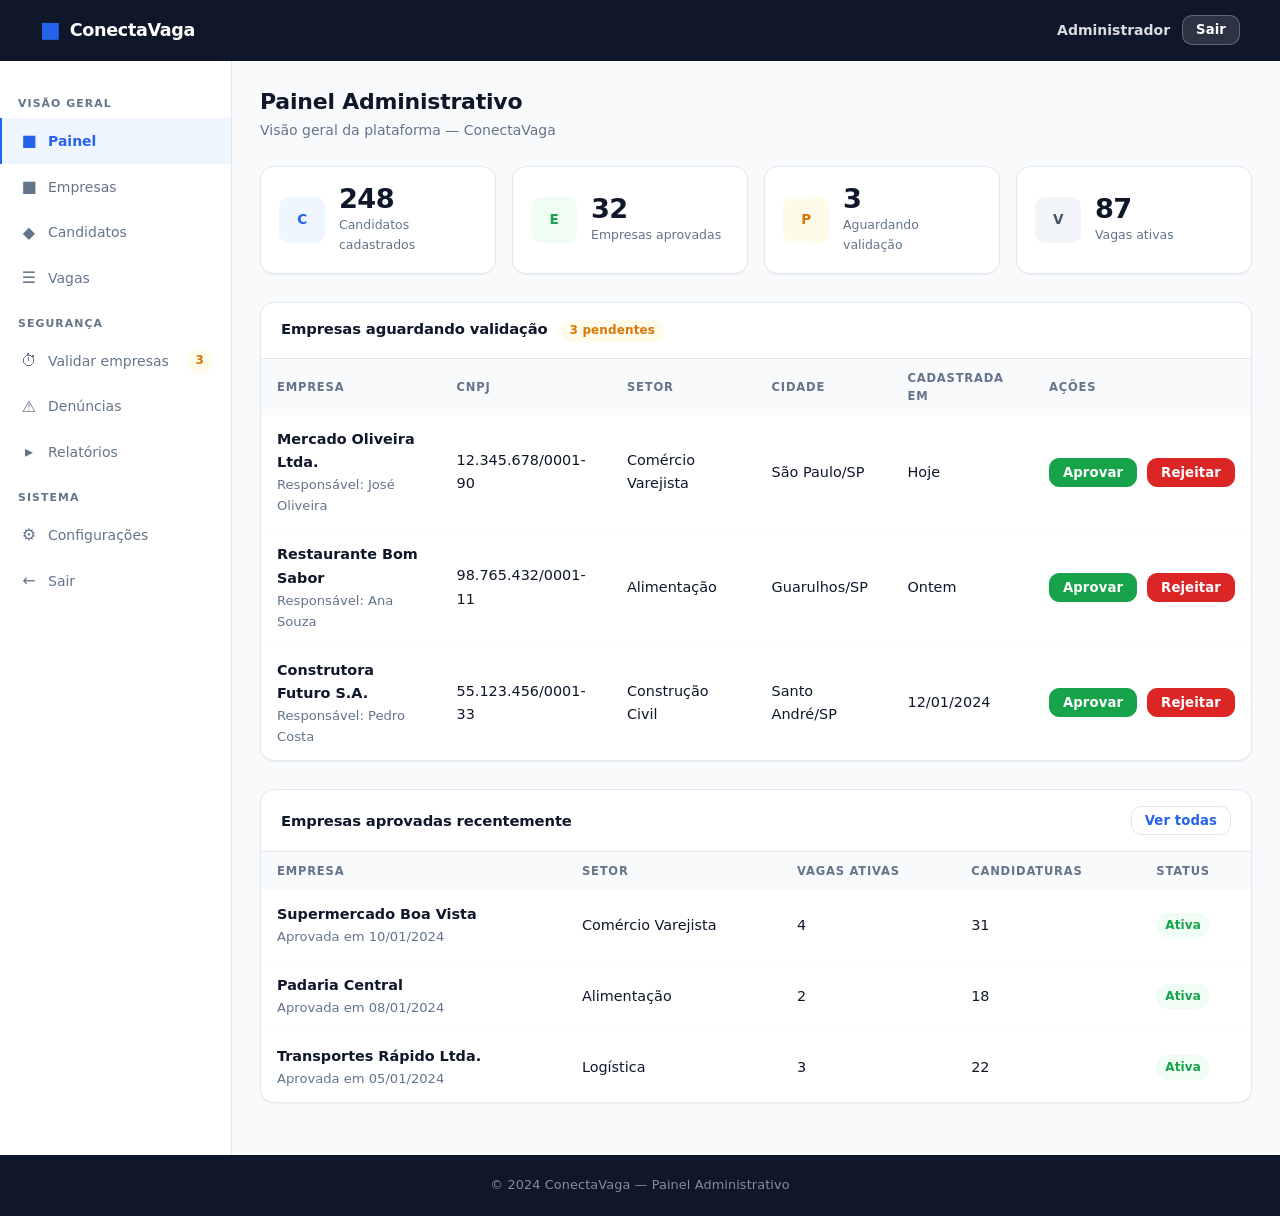
==== admin/dashboard.html @ db54eb2a "Primeiro protótipo IHC" ====
<!DOCTYPE html>
<html lang="pt-BR">
<head>
  <meta charset="UTF-8">
  <meta name="viewport" content="width=device-width, initial-scale=1.0">
  <title>Painel Administrativo | ConectaVaga</title>
  <link rel="stylesheet" href="../css/style.css">
</head>
<body style="min-height:100vh;display:flex;flex-direction:column;">

  <header class="header" style="background:var(--dark-2);">
    <div class="header-inner">
      <a href="../index.html" class="logo">
        <span class="logo-icon">&#9632;</span>
        <span class="logo-text">ConectaVaga</span>
      </a>
      <div class="header-user-info">
        <span class="header-user-name">Administrador</span>
        <a href="../index.html" class="btn btn-ghost btn-sm">Sair</a>
      </div>
    </div>
  </header>

  <div class="dash-layout" style="flex:1;">

    <aside class="dash-sidebar">
      <p class="sidebar-section-label">Visão geral</p>
      <ul class="sidebar-nav">
        <li>
          <a href="dashboard.html" class="active">
            <span class="nav-icon">&#9632;</span> Painel
          </a>
        </li>
        <li>
          <a href="#">
            <span class="nav-icon">&#9632;</span> Empresas
          </a>
        </li>
        <li>
          <a href="#">
            <span class="nav-icon">&#9670;</span> Candidatos
          </a>
        </li>
        <li>
          <a href="#">
            <span class="nav-icon">&#9776;</span> Vagas
          </a>
        </li>
      </ul>
      <p class="sidebar-section-label">Segurança</p>
      <ul class="sidebar-nav">
        <li>
          <a href="#">
            <span class="nav-icon">&#9201;</span> Validar empresas
            <span class="badge badge-warning" style="margin-left:auto">3</span>
          </a>
        </li>
        <li>
          <a href="#">
            <span class="nav-icon">&#9888;</span> Denúncias
          </a>
        </li>
        <li>
          <a href="#">
            <span class="nav-icon">&#9656;</span> Relatórios
          </a>
        </li>
      </ul>
      <p class="sidebar-section-label">Sistema</p>
      <ul class="sidebar-nav">
        <li>
          <a href="#">
            <span class="nav-icon">&#9881;</span> Configurações
          </a>
        </li>
        <li>
          <a href="../index.html">
            <span class="nav-icon">&#8592;</span> Sair
          </a>
        </li>
      </ul>
    </aside>

    <main class="dash-content">

      <h1 class="dash-title">Painel Administrativo</h1>
      <p class="dash-subtitle">Visão geral da plataforma — ConectaVaga</p>

      <div class="stats-grid">
        <div class="stat-card">
          <div class="stat-icon-box blue">C</div>
          <div>
            <div class="stat-value">248</div>
            <div class="stat-label">Candidatos cadastrados</div>
          </div>
        </div>
        <div class="stat-card">
          <div class="stat-icon-box green">E</div>
          <div>
            <div class="stat-value">32</div>
            <div class="stat-label">Empresas aprovadas</div>
          </div>
        </div>
        <div class="stat-card">
          <div class="stat-icon-box orange">P</div>
          <div>
            <div class="stat-value">3</div>
            <div class="stat-label">Aguardando validação</div>
          </div>
        </div>
        <div class="stat-card">
          <div class="stat-icon-box dark">V</div>
          <div>
            <div class="stat-value">87</div>
            <div class="stat-label">Vagas ativas</div>
          </div>
        </div>
      </div>

      <div class="table-card mb-4">
        <div class="table-card-header">
          <h2 class="table-card-title">
            Empresas aguardando validação
            <span class="badge badge-warning" style="margin-left:8px">3 pendentes</span>
          </h2>
        </div>
        <table>
          <thead>
            <tr>
              <th>Empresa</th>
              <th>CNPJ</th>
              <th>Setor</th>
              <th>Cidade</th>
              <th>Cadastrada em</th>
              <th>Ações</th>
            </tr>
          </thead>
          <tbody>
            <tr>
              <td>
                <div class="fw-bold">Mercado Oliveira Ltda.</div>
                <div class="text-muted" style="font-size:0.82rem">Responsável: José Oliveira</div>
              </td>
              <td>12.345.678/0001-90</td>
              <td>Comércio Varejista</td>
              <td>São Paulo/SP</td>
              <td>Hoje</td>
              <td>
                <div class="d-flex gap-2">
                  <button class="btn btn-sm btn-success" onclick="aprovar(this, 'Mercado Oliveira Ltda.')">
                    Aprovar
                  </button>
                  <button class="btn btn-sm btn-danger" onclick="rejeitar(this)">
                    Rejeitar
                  </button>
                </div>
              </td>
            </tr>
            <tr>
              <td>
                <div class="fw-bold">Restaurante Bom Sabor</div>
                <div class="text-muted" style="font-size:0.82rem">Responsável: Ana Souza</div>
              </td>
              <td>98.765.432/0001-11</td>
              <td>Alimentação</td>
              <td>Guarulhos/SP</td>
              <td>Ontem</td>
              <td>
                <div class="d-flex gap-2">
                  <button class="btn btn-sm btn-success" onclick="aprovar(this, 'Restaurante Bom Sabor')">
                    Aprovar
                  </button>
                  <button class="btn btn-sm btn-danger" onclick="rejeitar(this)">
                    Rejeitar
                  </button>
                </div>
              </td>
            </tr>
            <tr>
              <td>
                <div class="fw-bold">Construtora Futuro S.A.</div>
                <div class="text-muted" style="font-size:0.82rem">Responsável: Pedro Costa</div>
              </td>
              <td>55.123.456/0001-33</td>
              <td>Construção Civil</td>
              <td>Santo André/SP</td>
              <td>12/01/2024</td>
              <td>
                <div class="d-flex gap-2">
                  <button class="btn btn-sm btn-success" onclick="aprovar(this, 'Construtora Futuro S.A.')">
                    Aprovar
                  </button>
                  <button class="btn btn-sm btn-danger" onclick="rejeitar(this)">
                    Rejeitar
                  </button>
                </div>
              </td>
            </tr>
          </tbody>
        </table>
      </div>

      <div class="table-card">
        <div class="table-card-header">
          <h2 class="table-card-title">Empresas aprovadas recentemente</h2>
          <a href="#" class="btn btn-outline btn-sm">Ver todas</a>
        </div>
        <table>
          <thead>
            <tr>
              <th>Empresa</th>
              <th>Setor</th>
              <th>Vagas ativas</th>
              <th>Candidaturas</th>
              <th>Status</th>
            </tr>
          </thead>
          <tbody>
            <tr>
              <td>
                <div class="fw-bold">Supermercado Boa Vista</div>
                <div class="text-muted" style="font-size:0.82rem">Aprovada em 10/01/2024</div>
              </td>
              <td>Comércio Varejista</td>
              <td>4</td>
              <td>31</td>
              <td><span class="badge badge-success">Ativa</span></td>
            </tr>
            <tr>
              <td>
                <div class="fw-bold">Padaria Central</div>
                <div class="text-muted" style="font-size:0.82rem">Aprovada em 08/01/2024</div>
              </td>
              <td>Alimentação</td>
              <td>2</td>
              <td>18</td>
              <td><span class="badge badge-success">Ativa</span></td>
            </tr>
            <tr>
              <td>
                <div class="fw-bold">Transportes Rápido Ltda.</div>
                <div class="text-muted" style="font-size:0.82rem">Aprovada em 05/01/2024</div>
              </td>
              <td>Logística</td>
              <td>3</td>
              <td>22</td>
              <td><span class="badge badge-success">Ativa</span></td>
            </tr>
          </tbody>
        </table>
      </div>

    </main>
  </div>

  <footer class="footer">
    <p>© 2024 ConectaVaga — Painel Administrativo</p>
  </footer>

  <script>
    function aprovar(btn, nomeEmpresa) {
      const row = btn.closest('tr');
      const cellAcoes = row.querySelector('td:last-child');
      cellAcoes.innerHTML = '<span class="badge badge-success">Aprovada</span>';
      row.style.opacity = '0.6';

      const nomeCell = row.querySelector('.fw-bold');
      if (nomeCell) nomeCell.style.textDecoration = 'line-through';

      alert('Empresa "' + nomeEmpresa + '" aprovada com sucesso!\nO responsável será notificado por e-mail.');
    }

    function rejeitar(btn) {
      const motivo = prompt('Motivo da rejeição (será enviado ao responsável da empresa):');
      if (motivo === null) return;

      const row = btn.closest('tr');
      const cellAcoes = row.querySelector('td:last-child');
      cellAcoes.innerHTML = '<span class="badge badge-danger">Rejeitada</span>';
      row.style.opacity = '0.6';
    }
  </script>

</body>
</html>
---- css/style.css ----
/* ============================================================
   ConectaVaga — Design System
   ============================================================ */

:root {
  /* Paleta principal */
  --blue:        #2563EB;
  --blue-dark:   #1D4ED8;
  --blue-mid:    #3B82F6;
  --blue-light:  #EFF6FF;
  --green:       #16A34A;
  --green-dark:  #15803D;
  --dark:        #475569;
  --dark-2:      #0F172A;
  --danger:      #DC2626;
  --danger-bg:   #FEF2F2;
  --success:     #16A34A;
  --success-bg:  #F0FDF4;
  --warning:     #D97706;
  --warning-bg:  #FFFBEB;

  /* Neutros */
  --bg:          #F8FAFC;
  --white:       #FFFFFF;
  --text:        #0F172A;
  --text-muted:  #64748B;
  --border:      #E2E8F0;
  --border-focus:#93C5FD;

  /* Tipografia */
  --font: system-ui, -apple-system, 'Segoe UI', Roboto, Arial, sans-serif;

  /* Raios */
  --r-sm:  6px;
  --r:    10px;
  --r-lg: 14px;
  --r-xl: 18px;

  /* Sombras */
  --s-xs: 0 1px 2px rgba(0,0,0,0.05);
  --s-sm: 0 1px 3px rgba(0,0,0,0.08), 0 1px 2px rgba(0,0,0,0.05);
  --s:    0 4px 6px -1px rgba(0,0,0,0.07), 0 2px 4px -1px rgba(0,0,0,0.04);
  --s-md: 0 10px 15px -3px rgba(0,0,0,0.08), 0 4px 6px -2px rgba(0,0,0,0.04);

  --transition: 150ms ease;
}

/* ---------- Reset ---------- */
*, *::before, *::after { box-sizing: border-box; margin: 0; padding: 0; }
html { scroll-behavior: smooth; }
body {
  font-family: var(--font);
  font-size: 17px;
  color: var(--text);
  background: var(--bg);
  line-height: 1.6;
  -webkit-font-smoothing: antialiased;
}
a { color: var(--blue); text-decoration: none; }
a:hover { text-decoration: underline; }
img { max-width: 100%; display: block; }
button { font-family: var(--font); }

/* ---------- Tipografia ---------- */
h1 { font-size: 1.875rem; font-weight: 800; line-height: 1.2; letter-spacing: -0.02em; }
h2 { font-size: 1.375rem; font-weight: 700; line-height: 1.3; letter-spacing: -0.01em; }
h3 { font-size: 1.1rem;   font-weight: 700; }
h4 { font-size: 0.975rem; font-weight: 600; }

/* ---------- Header ---------- */
.header {
  background: var(--blue);
  padding: 0 24px;
  position: sticky;
  top: 0;
  z-index: 100;
  border-bottom: 1px solid rgba(0,0,0,0.12);
}
.header-inner {
  max-width: 1200px;
  margin: 0 auto;
  height: 60px;
  display: flex;
  align-items: center;
  justify-content: space-between;
}
.logo { display: flex; align-items: center; gap: 9px; text-decoration: none; }
.logo-icon  { font-size: 22px; }
.logo-text  {
  font-size: 1.1rem;
  font-weight: 800;
  color: #fff;
  letter-spacing: -0.02em;
}
.logo:hover { text-decoration: none; }

.back-btn {
  display: flex;
  align-items: center;
  gap: 5px;
  color: rgba(255,255,255,0.85);
  font-size: 0.9rem;
  font-weight: 500;
  text-decoration: none;
}
.back-btn:hover { color: #fff; text-decoration: none; }

.header-user-info {
  display: flex;
  align-items: center;
  gap: 12px;
  color: rgba(255,255,255,0.85);
  font-size: 0.875rem;
}
.header-user-name { font-weight: 600; }

/* ---------- Footer ---------- */
.footer {
  background: var(--dark-2);
  color: rgba(255,255,255,0.5);
  text-align: center;
  padding: 20px 24px;
  font-size: 0.8rem;
  letter-spacing: 0.01em;
}

/* ---------- Botões ---------- */
.btn {
  display: inline-flex;
  align-items: center;
  justify-content: center;
  gap: 7px;
  padding: 11px 22px;
  font-size: 0.95rem;
  font-weight: 600;
  border: 1.5px solid transparent;
  border-radius: var(--r);
  cursor: pointer;
  transition: background var(--transition), border-color var(--transition),
              box-shadow var(--transition), color var(--transition);
  text-decoration: none;
  line-height: 1;
  white-space: nowrap;
  letter-spacing: 0.01em;
}
.btn:hover  { text-decoration: none; }
.btn:focus-visible {
  outline: 2px solid var(--border-focus);
  outline-offset: 2px;
}

.btn-primary  { background: var(--blue);  color: #fff; border-color: var(--blue);  }
.btn-primary:hover  { background: var(--blue-dark); border-color: var(--blue-dark); }

.btn-secondary { background: var(--green); color: #fff; border-color: var(--green); }
.btn-secondary:hover { background: var(--green-dark); border-color: var(--green-dark); }

.btn-dark  { background: var(--dark);   color: #fff; border-color: var(--dark);   }
.btn-dark:hover  { background: #374151; border-color: #374151; }

.btn-danger { background: var(--danger); color: #fff; border-color: var(--danger); }
.btn-danger:hover { background: #B91C1C; border-color: #B91C1C; }

.btn-success { background: var(--success); color: #fff; border-color: var(--success); }
.btn-success:hover { background: var(--green-dark); border-color: var(--green-dark); }

.btn-outline {
  background: transparent;
  color: var(--blue);
  border-color: var(--border);
}
.btn-outline:hover {
  border-color: var(--blue);
  background: var(--blue-light);
}

.btn-outline-green {
  background: transparent;
  color: var(--green);
  border-color: var(--border);
}
.btn-outline-green:hover {
  border-color: var(--green);
  background: var(--success-bg);
}

.btn-ghost {
  background: rgba(255,255,255,0.12);
  color: #fff;
  border-color: rgba(255,255,255,0.25);
}
.btn-ghost:hover { background: rgba(255,255,255,0.2); }

.btn-lg   { padding: 14px 28px; font-size: 1rem; }
.btn-sm   { padding: 7px 13px;  font-size: 0.825rem; }
.btn-full { width: 100%; }
.btn:disabled { opacity: 0.45; cursor: not-allowed; pointer-events: none; }

/* ---------- Formulários ---------- */
.form-group { margin-bottom: 18px; }

.form-label {
  display: block;
  font-size: 0.875rem;
  font-weight: 600;
  color: var(--text);
  margin-bottom: 6px;
  letter-spacing: 0.01em;
}
.form-required { color: var(--danger); margin-left: 2px; }

.form-control {
  width: 100%;
  padding: 11px 14px;
  font-size: 0.975rem;
  font-family: var(--font);
  color: var(--text);
  background: #fff;
  border: 1.5px solid var(--border);
  border-radius: var(--r);
  transition: border-color var(--transition), box-shadow var(--transition);
  appearance: none;
}
.form-control:focus {
  outline: none;
  border-color: var(--blue);
  box-shadow: 0 0 0 3px rgba(37,99,235,0.12);
}
.form-control::placeholder { color: #94A3B8; }

select.form-control {
  background-image: url("data:image/svg+xml,%3Csvg xmlns='http://www.w3.org/2000/svg' width='14' height='14' viewBox='0 0 24 24' fill='none' stroke='%2394A3B8' stroke-width='2.5'%3E%3Cpolyline points='6 9 12 15 18 9'%3E%3C/polyline%3E%3C/svg%3E");
  background-repeat: no-repeat;
  background-position: right 12px center;
  padding-right: 40px;
  cursor: pointer;
}

textarea.form-control { resize: vertical; min-height: 96px; }

.form-hint  { font-size: 0.8rem; color: var(--text-muted); margin-top: 5px; line-height: 1.4; }

.form-row   { display: grid; gap: 14px; grid-template-columns: 1fr 1fr; }
.form-row-3 { display: grid; gap: 14px; grid-template-columns: 1fr 1fr 1fr; }

.form-divider { border: none; border-top: 1px solid var(--border); margin: 22px 0; }

.form-section-title {
  font-size: 0.8rem;
  font-weight: 700;
  color: var(--text-muted);
  text-transform: uppercase;
  letter-spacing: 0.07em;
  border-bottom: 1px solid var(--border);
  padding-bottom: 8px;
  margin-bottom: 16px;
}

.checkbox-group { display: flex; align-items: flex-start; gap: 10px; }
.checkbox-group input[type="checkbox"] {
  width: 18px;
  height: 18px;
  margin-top: 2px;
  flex-shrink: 0;
  accent-color: var(--blue);
  cursor: pointer;
}
.checkbox-group label { font-size: 0.925rem; cursor: pointer; }

/* ---------- Cards ---------- */
.card {
  background: #fff;
  border-radius: var(--r-lg);
  border: 1px solid var(--border);
  box-shadow: var(--s-xs);
  padding: 24px;
}
.card-sm { padding: 18px; }
.card-header {
  margin-bottom: 18px;
  padding-bottom: 14px;
  border-bottom: 1px solid var(--border);
  display: flex;
  align-items: center;
  justify-content: space-between;
}
.card-title { font-size: 0.975rem; font-weight: 700; }

/* ---------- Alertas ---------- */
.alert {
  padding: 13px 16px;
  border-radius: var(--r);
  font-size: 0.9rem;
  display: flex;
  align-items: flex-start;
  gap: 10px;
  border: 1px solid transparent;
  line-height: 1.5;
}
.alert-icon { font-size: 1rem; flex-shrink: 0; margin-top: 1px; }

.alert-info    { background: var(--blue-light); border-color: #BFDBFE; color: #1E40AF; }
.alert-success { background: var(--success-bg); border-color: #BBF7D0; color: #15803D; }
.alert-warning { background: var(--warning-bg); border-color: #FDE68A; color: #92400E; }
.alert-danger  { background: var(--danger-bg);  border-color: #FECACA; color: #991B1B; }

/* ---------- Barra de progresso ---------- */
.progress-bar {
  display: flex;
  align-items: flex-start;
  justify-content: center;
  margin-bottom: 28px;
  overflow-x: auto;
  padding-bottom: 2px;
}
.step-wrap { display: flex; flex-direction: column; align-items: center; min-width: 68px; }
.step-dot {
  width: 30px;
  height: 30px;
  border-radius: 50%;
  background: var(--border);
  color: var(--text-muted);
  font-size: 0.8rem;
  font-weight: 700;
  display: flex;
  align-items: center;
  justify-content: center;
  flex-shrink: 0;
  transition: var(--transition);
}
.step-dot.done   { background: var(--success); color: #fff; }
.step-dot.active { background: var(--blue);    color: #fff; }
.step-name {
  font-size: 0.7rem;
  color: var(--text-muted);
  margin-top: 5px;
  text-align: center;
  font-weight: 500;
  line-height: 1.2;
}
.step-name.active { color: var(--blue);   font-weight: 700; }
.step-name.done   { color: var(--success); }
.step-line {
  flex: 1;
  height: 1.5px;
  background: var(--border);
  margin-top: 15px;
  min-width: 28px;
  max-width: 60px;
}
.step-line.done { background: var(--success); }

/* ---------- Auth ---------- */
.auth-body { min-height: 100vh; display: flex; flex-direction: column; }
.auth-main {
  flex: 1;
  display: flex;
  align-items: flex-start;
  justify-content: center;
  padding: 40px 20px 60px;
}
.auth-box  { width: 100%; max-width: 480px; }
.auth-eyebrow {
  font-size: 0.75rem;
  font-weight: 700;
  color: var(--text-muted);
  text-transform: uppercase;
  letter-spacing: 0.08em;
  margin-bottom: 6px;
}
.auth-title    { font-size: 1.5rem; font-weight: 800; margin-bottom: 4px; }
.auth-subtitle { color: var(--text-muted); font-size: 0.9rem; margin-bottom: 22px; }
.auth-switch   { text-align: center; margin-top: 18px; color: var(--text-muted); font-size: 0.9rem; }
.auth-switch a { font-weight: 700; }

/* ---------- Landing page ---------- */
.landing-body { min-height: 100vh; display: flex; flex-direction: column; }

/* Símbolo de card (letra no lugar de emoji) */
.card-symbol {
  width: 52px;
  height: 52px;
  border-radius: 14px;
  display: flex;
  align-items: center;
  justify-content: center;
  font-size: 1.25rem;
  font-weight: 800;
  margin-bottom: 16px;
  letter-spacing: -0.02em;
}
.card-symbol.cs-blue   { background: #DBEAFE; color: var(--blue); }
.card-symbol.cs-green  { background: #DCFCE7; color: var(--green); }
.card-symbol.cs-dark   { background: #F1F5F9; color: var(--dark); }

.landing-hero {
  background: linear-gradient(135deg, var(--blue) 0%, var(--blue-mid) 100%);
  color: #fff;
  text-align: center;
  padding: 64px 24px 56px;
}
.landing-hero h1 { font-size: 2.25rem; margin-bottom: 12px; }
.landing-hero p  { font-size: 1.05rem; opacity: 0.88; max-width: 520px; margin: 0 auto 28px; }

.hero-badges { display: flex; justify-content: center; gap: 10px; flex-wrap: wrap; }
.hero-badge {
  background: rgba(255,255,255,0.14);
  border: 1px solid rgba(255,255,255,0.28);
  color: #fff;
  padding: 5px 14px;
  border-radius: 20px;
  font-size: 0.8rem;
  font-weight: 600;
}

.landing-cards-section { padding: 52px 24px; flex: 1; }
.section-label {
  text-align: center;
  font-size: 0.75rem;
  font-weight: 700;
  letter-spacing: 0.1em;
  text-transform: uppercase;
  color: var(--blue);
  margin-bottom: 8px;
}
.section-title { text-align: center; font-size: 1.5rem; font-weight: 800; margin-bottom: 36px; }

.landing-cards {
  display: grid;
  grid-template-columns: repeat(auto-fit, minmax(280px, 1fr));
  gap: 22px;
  max-width: 1060px;
  margin: 0 auto;
}

.access-card {
  background: #fff;
  border-radius: var(--r-xl);
  border: 1px solid var(--border);
  box-shadow: var(--s-sm);
  padding: 32px 24px 28px;
  display: flex;
  flex-direction: column;
  align-items: flex-start;
  border-top: 4px solid var(--blue);
  transition: box-shadow 0.2s, transform 0.2s;
}
.access-card:hover { box-shadow: var(--s-md); transform: translateY(-2px); }
.access-card.empresa { border-top-color: var(--green); }
.access-card.admin   { border-top-color: var(--dark); }

.access-card h3 { font-size: 1.2rem; font-weight: 800; margin-bottom: 8px; }
.access-card p  {
  color: var(--text-muted);
  font-size: 0.9rem;
  line-height: 1.55;
  margin-bottom: 22px;
  flex: 1;
}
.card-actions { display: flex; flex-direction: column; gap: 9px; width: 100%; }

/* ---------- Dashboard ---------- */
.dash-layout   { display: flex; min-height: calc(100vh - 60px); }
.dash-sidebar  {
  width: 232px;
  background: #fff;
  border-right: 1px solid var(--border);
  padding: 20px 0;
  flex-shrink: 0;
}
.sidebar-section-label {
  font-size: 0.68rem;
  font-weight: 700;
  text-transform: uppercase;
  letter-spacing: 0.1em;
  color: var(--text-muted);
  padding: 0 18px 6px;
  margin-top: 14px;
}
.sidebar-nav { list-style: none; }
.sidebar-nav a {
  display: flex;
  align-items: center;
  gap: 10px;
  padding: 10px 18px;
  color: var(--text-muted);
  font-size: 0.875rem;
  font-weight: 500;
  transition: var(--transition);
  text-decoration: none;
  border-left: 2px solid transparent;
}
.sidebar-nav a:hover { background: var(--bg); color: var(--text); text-decoration: none; }
.sidebar-nav a.active {
  background: var(--blue-light);
  color: var(--blue);
  font-weight: 700;
  border-left-color: var(--blue);
}
.nav-icon { font-size: 1rem; width: 18px; text-align: center; flex-shrink: 0; }
.sidebar-badge {
  margin-left: auto;
  background: var(--warning-bg);
  color: var(--warning);
  font-size: 0.7rem;
  font-weight: 700;
  padding: 2px 7px;
  border-radius: 10px;
}

.dash-content  { flex: 1; padding: 28px; overflow: auto; background: var(--bg); }
.dash-title    { font-size: 1.375rem; font-weight: 800; margin-bottom: 4px; letter-spacing: -0.01em; }
.dash-subtitle { color: var(--text-muted); margin-bottom: 24px; font-size: 0.875rem; }

/* ---------- Stats ---------- */
.stats-grid {
  display: grid;
  grid-template-columns: repeat(auto-fit, minmax(180px, 1fr));
  gap: 16px;
  margin-bottom: 28px;
}
.stat-card {
  background: #fff;
  border-radius: var(--r-lg);
  border: 1px solid var(--border);
  padding: 18px;
  box-shadow: var(--s-xs);
  display: flex;
  align-items: center;
  gap: 14px;
}
.stat-icon-box {
  width: 46px;
  height: 46px;
  border-radius: 10px;
  display: flex;
  align-items: center;
  justify-content: center;
  font-size: 0.85rem;
  font-weight: 800;
  flex-shrink: 0;
  letter-spacing: -0.02em;
}
.stat-icon-box.blue    { background: var(--blue-light);  color: var(--blue); }
.stat-icon-box.green   { background: var(--success-bg);  color: var(--success); }
.stat-icon-box.orange  { background: var(--warning-bg);  color: var(--warning); }
.stat-icon-box.dark    { background: #F1F5F9; color: var(--dark); }
.stat-value  { font-size: 1.7rem; font-weight: 800; line-height: 1; color: var(--text); letter-spacing: -0.02em; }
.stat-label  { font-size: 0.78rem; color: var(--text-muted); margin-top: 3px; }

/* ---------- Tabela ---------- */
.table-card {
  background: #fff;
  border-radius: var(--r-lg);
  border: 1px solid var(--border);
  box-shadow: var(--s-xs);
  overflow: hidden;
  margin-bottom: 24px;
}
.table-card-header {
  padding: 16px 20px;
  border-bottom: 1px solid var(--border);
  display: flex;
  align-items: center;
  justify-content: space-between;
  flex-wrap: wrap;
  gap: 10px;
}
.table-card-title { font-size: 0.925rem; font-weight: 700; }

table { width: 100%; border-collapse: collapse; }
thead th {
  background: var(--bg);
  padding: 10px 16px;
  text-align: left;
  font-size: 0.72rem;
  font-weight: 700;
  color: var(--text-muted);
  text-transform: uppercase;
  letter-spacing: 0.07em;
}
tbody td {
  padding: 13px 16px;
  border-bottom: 1px solid var(--bg);
  font-size: 0.9rem;
  vertical-align: middle;
}
tbody tr:last-child td { border-bottom: none; }
tbody tr:hover { background: #FAFBFC; }

/* ---------- Badges ---------- */
.badge {
  display: inline-flex;
  align-items: center;
  padding: 3px 9px;
  border-radius: 20px;
  font-size: 0.75rem;
  font-weight: 700;
  letter-spacing: 0.01em;
}
.badge-warning { background: var(--warning-bg); color: var(--warning); }
.badge-success { background: var(--success-bg); color: var(--success); }
.badge-info    { background: var(--blue-light);  color: var(--blue); }
.badge-danger  { background: var(--danger-bg);   color: var(--danger); }
.badge-dark    { background: #F1F5F9; color: var(--dark); }

/* ---------- Perfil (formulário) ---------- */
.profile-main { flex: 1; padding: 28px 20px 56px; }
.profile-box  { max-width: 680px; margin: 0 auto; }

.exp-block {
  background: var(--bg);
  border: 1px solid var(--border);
  border-radius: var(--r);
  padding: 18px;
  margin-bottom: 12px;
  position: relative;
}
.exp-block .remove-exp {
  position: absolute;
  top: 10px;
  right: 10px;
  background: none;
  border: none;
  color: var(--text-muted);
  cursor: pointer;
  font-size: 1rem;
  padding: 4px 6px;
  border-radius: var(--r-sm);
  transition: var(--transition);
  line-height: 1;
}
.exp-block .remove-exp:hover { background: var(--danger-bg); color: var(--danger); }

.btn-add {
  display: flex;
  align-items: center;
  justify-content: center;
  gap: 7px;
  width: 100%;
  padding: 11px;
  background: none;
  border: 1.5px dashed var(--border);
  border-radius: var(--r);
  color: var(--text-muted);
  font-size: 0.875rem;
  font-weight: 600;
  cursor: pointer;
  transition: var(--transition);
  font-family: var(--font);
}
.btn-add:hover { border-color: var(--blue); color: var(--blue); background: var(--blue-light); }

/* ---------- Validação ---------- */
.validation-body { min-height: 100vh; display: flex; flex-direction: column; }
.validation-main {
  flex: 1;
  display: flex;
  align-items: center;
  justify-content: center;
  padding: 48px 24px;
}
.validation-box        { max-width: 560px; width: 100%; text-align: center; }
.validation-big-icon   { font-size: 4rem; margin-bottom: 20px; }
.validation-title      { font-size: 1.6rem; font-weight: 800; margin-bottom: 10px; letter-spacing: -0.02em; }
.validation-desc       { color: var(--text-muted); font-size: 0.95rem; line-height: 1.65; margin-bottom: 28px; }

.validation-steps-card {
  background: #fff;
  border-radius: var(--r-lg);
  border: 1px solid var(--border);
  box-shadow: var(--s-xs);
  padding: 20px;
  text-align: left;
  margin-bottom: 24px;
}
.vstep {
  display: flex;
  align-items: flex-start;
  gap: 12px;
  padding: 11px 0;
  border-bottom: 1px solid var(--bg);
}
.vstep:last-child { border-bottom: none; }
.vstep-num {
  width: 26px;
  height: 26px;
  border-radius: 50%;
  display: flex;
  align-items: center;
  justify-content: center;
  font-size: 0.78rem;
  font-weight: 700;
  flex-shrink: 0;
}
.vstep-num.done   { background: var(--success-bg); color: var(--success); }
.vstep-num.active { background: var(--warning-bg); color: var(--warning); }
.vstep-num.next   { background: var(--bg); color: var(--text-muted); }
.vstep-text strong { font-weight: 700; font-size: 0.9rem; }
.vstep-text p { font-size: 0.82rem; color: var(--text-muted); margin-top: 2px; }

/* ---------- Perfil de Trabalho (curriculo.html) ---------- */
.perfil-bg { background: #F8FAFC; min-height: 100vh; display: flex; flex-direction: column; }
.perfil-central {
  flex: 1;
  padding: 20px 16px 52px;
  width: 100%;
  max-width: 600px;
  margin: 0 auto;
}

.status-ok {
  background: var(--success-bg);
  border: 1px solid #BBF7D0;
  border-radius: var(--r);
  padding: 12px 15px;
  display: flex;
  align-items: center;
  gap: 9px;
  font-size: 0.925rem;
  font-weight: 600;
  color: var(--success);
  margin-bottom: 18px;
}
.status-ok-dot {
  width: 8px;
  height: 8px;
  border-radius: 50%;
  background: var(--success);
  flex-shrink: 0;
}

.pg-titulo { margin-bottom: 20px; }
.pg-titulo h1 { font-size: 1.4rem; font-weight: 800; margin-bottom: 5px; letter-spacing: -0.02em; }
.pg-titulo p  { font-size: 0.875rem; color: var(--text-muted); line-height: 1.5; }

.pcard {
  background: #fff;
  border-radius: var(--r-lg);
  border: 1px solid var(--border);
  box-shadow: var(--s-xs);
  padding: 16px;
  margin-bottom: 10px;
}
.pcard-top {
  display: flex;
  align-items: center;
  gap: 11px;
  margin-bottom: 13px;
}
.pcard-top h2 { font-size: 0.875rem; font-weight: 700; color: var(--text); flex: 1; letter-spacing: 0.01em; }

/* Caixas de ícone — letras ao invés de emoji */
.ic-box {
  width: 34px;
  height: 34px;
  border-radius: 8px;
  display: flex;
  align-items: center;
  justify-content: center;
  font-size: 0.75rem;
  font-weight: 800;
  flex-shrink: 0;
  letter-spacing: -0.02em;
  text-transform: uppercase;
}
.ic-azul    { background: #DBEAFE; color: #1D4ED8; }
.ic-verde   { background: #DCFCE7; color: #15803D; }
.ic-roxo    { background: #EDE9FE; color: #6D28D9; }
.ic-laranja { background: #FFEDD5; color: #C2410C; }
.ic-amarelo { background: #FEF9C3; color: #A16207; }

.dl {
  display: flex;
  align-items: center;
  gap: 10px;
  padding: 8px 0;
  border-bottom: 1px solid var(--bg);
}
.dl:last-child { border-bottom: none; }
.dl-i { font-size: 0.85rem; flex-shrink: 0; width: 18px; text-align: center; color: var(--text-muted); }
.dl-c { flex: 1; min-width: 0; }
.dl-label {
  font-size: 0.68rem;
  color: var(--text-muted);
  font-weight: 700;
  text-transform: uppercase;
  letter-spacing: 0.06em;
  margin-bottom: 2px;
}
.dl-valor { font-size: 0.9rem; font-weight: 600; color: var(--text); word-break: break-word; }

.tags-row { display: flex; flex-wrap: wrap; gap: 7px; }
.tag-chip {
  padding: 6px 12px;
  border-radius: 20px;
  font-size: 0.825rem;
  font-weight: 600;
  background: var(--blue-light);
  color: var(--blue);
}
.tag-chip-destaque {
  background: var(--blue);
  color: #fff;
  font-size: 0.925rem;
  padding: 9px 18px;
}

.escol-row    { display: flex; align-items: center; gap: 12px; }
.escol-badge  {
  width: 40px;
  height: 40px;
  border-radius: 10px;
  background: #EDE9FE;
  color: #6D28D9;
  display: flex;
  align-items: center;
  justify-content: center;
  font-size: 0.7rem;
  font-weight: 800;
  text-transform: uppercase;
  letter-spacing: 0.02em;
  flex-shrink: 0;
}
.escol-nivel { font-size: 0.95rem; font-weight: 700; color: var(--text); }
.escol-inst  { font-size: 0.82rem; color: var(--text-muted); margin-top: 2px; }

.exp-item {
  padding: 11px 0;
  border-bottom: 1px solid var(--bg);
}
.exp-item:last-child { border-bottom: none; }
.exp-cargo   { font-size: 0.95rem; font-weight: 700; color: var(--text); }
.exp-sub     { font-size: 0.8rem;  color: var(--text-muted); margin-top: 3px; }
.exp-desc-tx { font-size: 0.85rem; color: var(--text); margin-top: 5px; line-height: 1.5; }

.msg-sem-exp {
  background: var(--success-bg);
  border: 1px solid #BBF7D0;
  border-radius: var(--r);
  padding: 13px 15px;
  display: flex;
  align-items: flex-start;
  gap: 10px;
}
.msg-sem-exp-i { font-size: 0.85rem; flex-shrink: 0; color: var(--success); font-weight: 800; margin-top: 2px; }
.msg-sem-exp-t { font-size: 0.875rem; color: #166534; font-weight: 500; line-height: 1.55; }

.msg-vazia    { font-size: 0.875rem; color: var(--text-muted); }

.btn-opcoes {
  width: 100%;
  background: none;
  border: 1px solid var(--border);
  border-radius: var(--r);
  padding: 11px 15px;
  font-size: 0.875rem;
  font-weight: 600;
  color: var(--text-muted);
  cursor: pointer;
  font-family: var(--font);
  display: flex;
  align-items: center;
  justify-content: space-between;
  transition: var(--transition);
  margin-bottom: 10px;
  letter-spacing: 0.01em;
}
.btn-opcoes:hover { background: var(--bg); color: var(--text); }
.seta-opcoes  { font-size: 0.7rem; transition: transform 0.2s; }
.btn-opcoes.aberto .seta-opcoes { transform: rotate(180deg); }

.painel-opcoes {
  background: #fff;
  border-radius: var(--r-lg);
  border: 1px solid var(--border);
  padding: 15px;
  margin-bottom: 10px;
  box-shadow: var(--s-xs);
  display: none;
}
.painel-opcoes.visivel { display: block; }
.sec-label {
  font-size: 0.68rem;
  font-weight: 700;
  color: var(--text-muted);
  text-transform: uppercase;
  letter-spacing: 0.07em;
  margin-bottom: 7px;
}

.acoes-wrap { display: flex; flex-direction: column; gap: 10px; margin-bottom: 22px; margin-top: 4px; }
.rodape-amor {
  text-align: center;
  color: var(--text-muted);
  font-size: 0.82rem;
  line-height: 1.7;
  padding-bottom: 8px;
}

/* ---------- Utilitários ---------- */
.text-center { text-align: center; }
.text-right  { text-align: right; }
.text-muted  { color: var(--text-muted); }
.fw-bold     { font-weight: 700; }
.mt-1 { margin-top: 8px; }
.mt-2 { margin-top: 14px; }
.mt-3 { margin-top: 20px; }
.mt-4 { margin-top: 28px; }
.mb-1 { margin-bottom: 8px; }
.mb-2 { margin-bottom: 14px; }
.mb-3 { margin-bottom: 20px; }
.mb-4 { margin-bottom: 28px; }
.d-flex      { display: flex; }
.align-center{ align-items: center; }
.gap-2       { gap: 10px; }
.gap-3       { gap: 16px; }
.flex-1      { flex: 1; }

/* ---------- Print ---------- */
@media print {
  .no-print, .header, .footer { display: none !important; }
  .perfil-bg  { background: #fff; }
  .pcard      { box-shadow: none; border: 1px solid #eee; }
  body        { background: #fff; font-size: 14px; }
}

/* ---------- Responsivo ---------- */
@media (max-width: 900px) {
  .dash-sidebar  { display: none; }
  .dash-content  { padding: 18px 16px; }
}
@media (max-width: 680px) {
  .form-row, .form-row-3 { grid-template-columns: 1fr; }
  .auth-main  { padding: 24px 16px 48px; }
  .landing-hero h1 { font-size: 1.75rem; }
  .stats-grid { grid-template-columns: 1fr 1fr; }
  .step-line  { min-width: 18px; }
}
@media (max-width: 440px) {
  .stats-grid     { grid-template-columns: 1fr; }
  .landing-cards  { grid-template-columns: 1fr; }
}
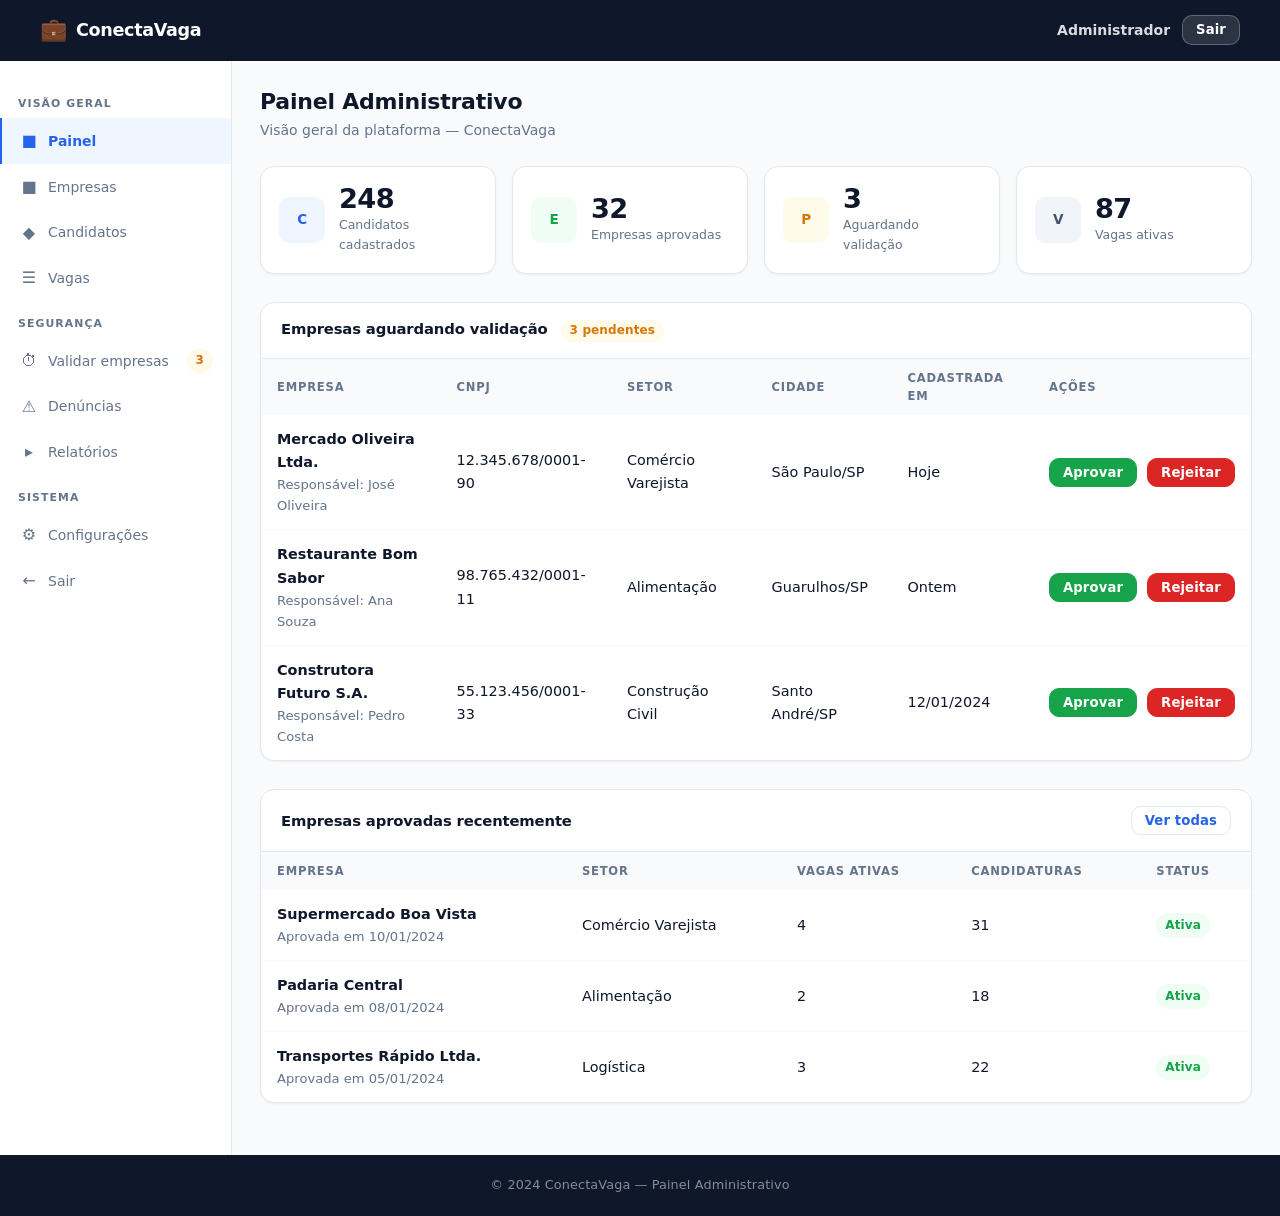
==== commit db938a1a: "Alterações para 1° protótipo" ====
--- a/admin/dashboard.html
+++ b/admin/dashboard.html
@@ -11,7 +11,7 @@
   <header class="header" style="background:var(--dark-2);">
     <div class="header-inner">
       <a href="../index.html" class="logo">
-        <span class="logo-icon">&#9632;</span>
+        <span class="logo-icon">💼</span>
         <span class="logo-text">ConectaVaga</span>
       </a>
       <div class="header-user-info">
